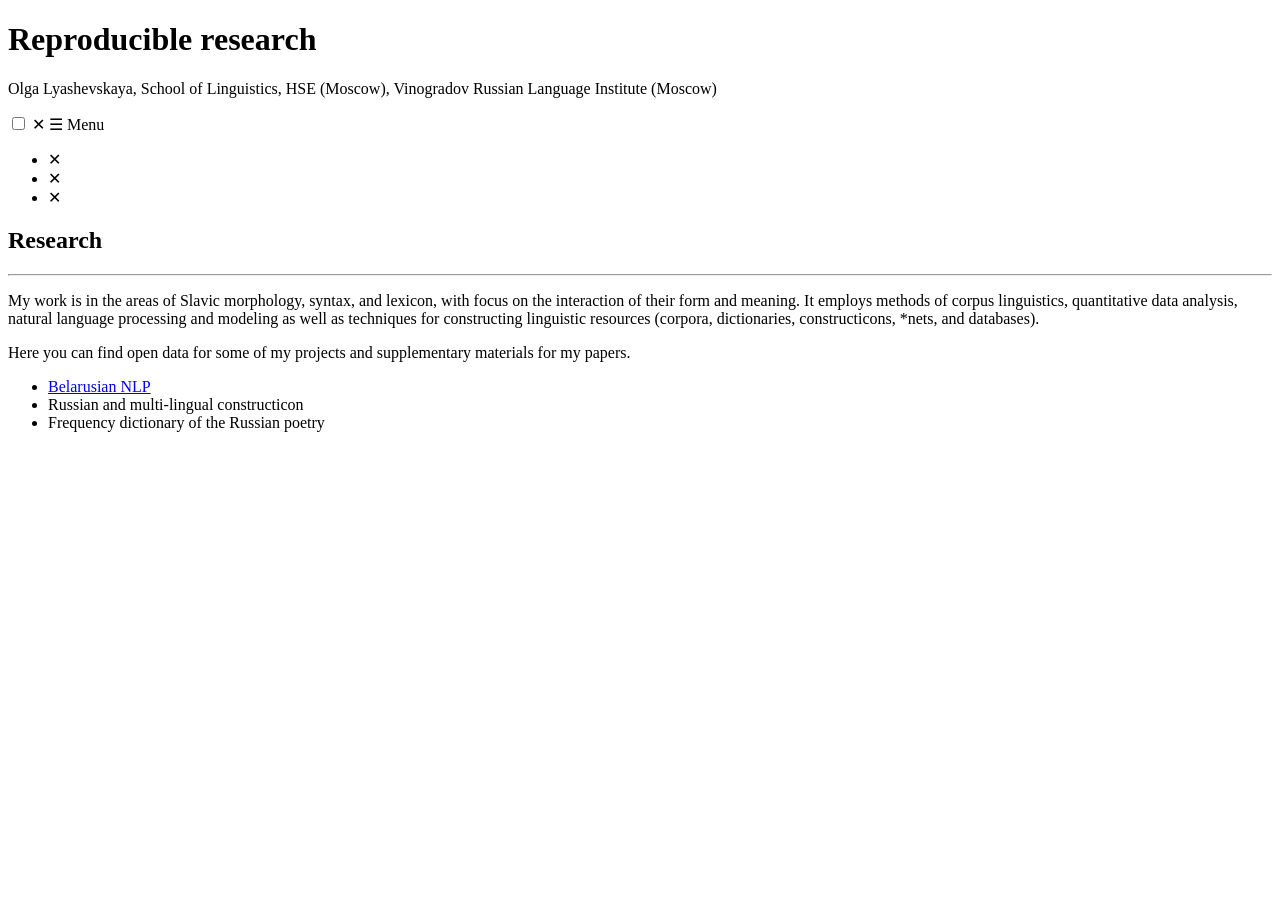
==== index.html @ 4cc9a8ef "Create index.html" ====
<!DOCTYPE html>
<html>
  <head>
    <meta charset="utf-8">
    <title>Home</title>
    <meta name="viewport" content="width=device-width, initial-scale=1.0">
    <link rel="stylesheet" href="https://olesar.github.io/theme.css">
  </head>

  <body class="node homepage">

    <header class="masthead">
      <h1>Reproducible research</h1>
      
      <p class="tagline">Olga Lyashevskaya, School of Linguistics, HSE (Moscow), Vinogradov Russian Language Institute (Moscow)</p>
      
      
      <nav class="menu">
        <input id="menu-check" type="checkbox"/>
        <label id="menu-label" for="menu-check" class="unselectable">
          <span class="icon close-icon">✕</span>
          <span class="icon open-icon">☰</span>
          <span class="text">Menu</span>
        </label>
        <ul>
          <li>✕</li>
          <li>✕</li>
          <li>✕</li>
        </ul>
      </nav>
    </header>

    <article class="main">
      <header class="title">
        <h1>Research</h1>
        
        <hr>
      </header>
      <p>My work is in the areas of Slavic morphology, syntax, and lexicon, with focus on the interaction of their form and meaning. 
      It employs methods of corpus linguistics, quantitative data analysis, natural language processing and modeling as well as techniques for constructing linguistic resources (corpora, dictionaries, constructicons, *nets, and databases).</p>

      <p>Here you can find open data for some of my projects and supplementary materials for my papers.</p>
<ul>
<li><a href="https://raw.githubusercontent.com/olesar/Reproducible-Research/gh-pages/BelarusianNLP/demo/sample.tree.html">Belarusian NLP</a></li>
<li>Russian and multi-lingual constructicon</li>
<li>Frequency dictionary of the Russian poetry</li>
</ul>
    </article>

  </body>
</html>
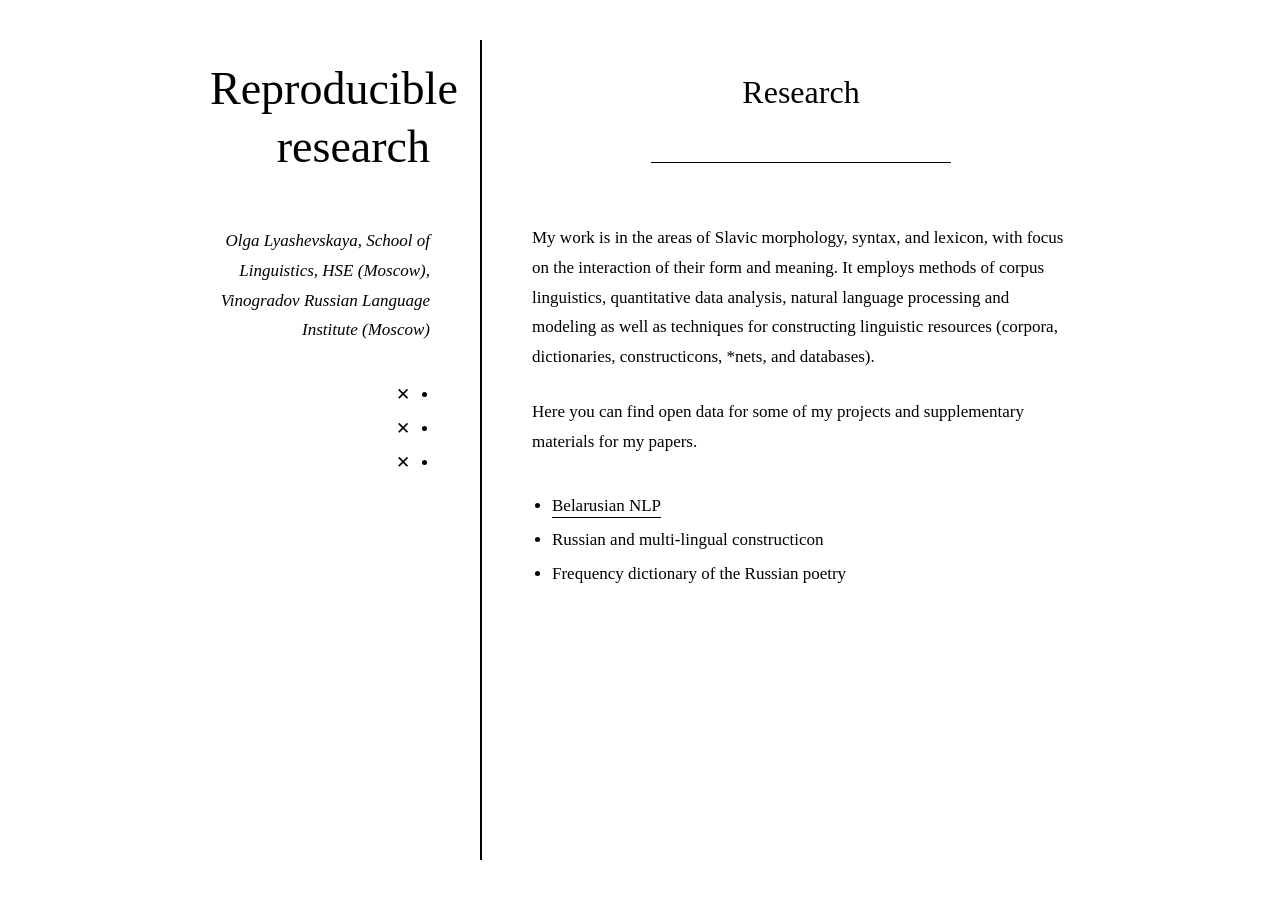
==== commit abbe9a50: "Update index.html" ====
--- a/index.html
+++ b/index.html
@@ -4,7 +4,7 @@
     <meta charset="utf-8">
     <title>Home</title>
     <meta name="viewport" content="width=device-width, initial-scale=1.0">
-    <link rel="stylesheet" href="https://olesar.github.io/theme.css">
+    <link rel="stylesheet" href="https://olesar.github.io/Reproducible-Research/theme.css">
   </head>
 
   <body class="node homepage">
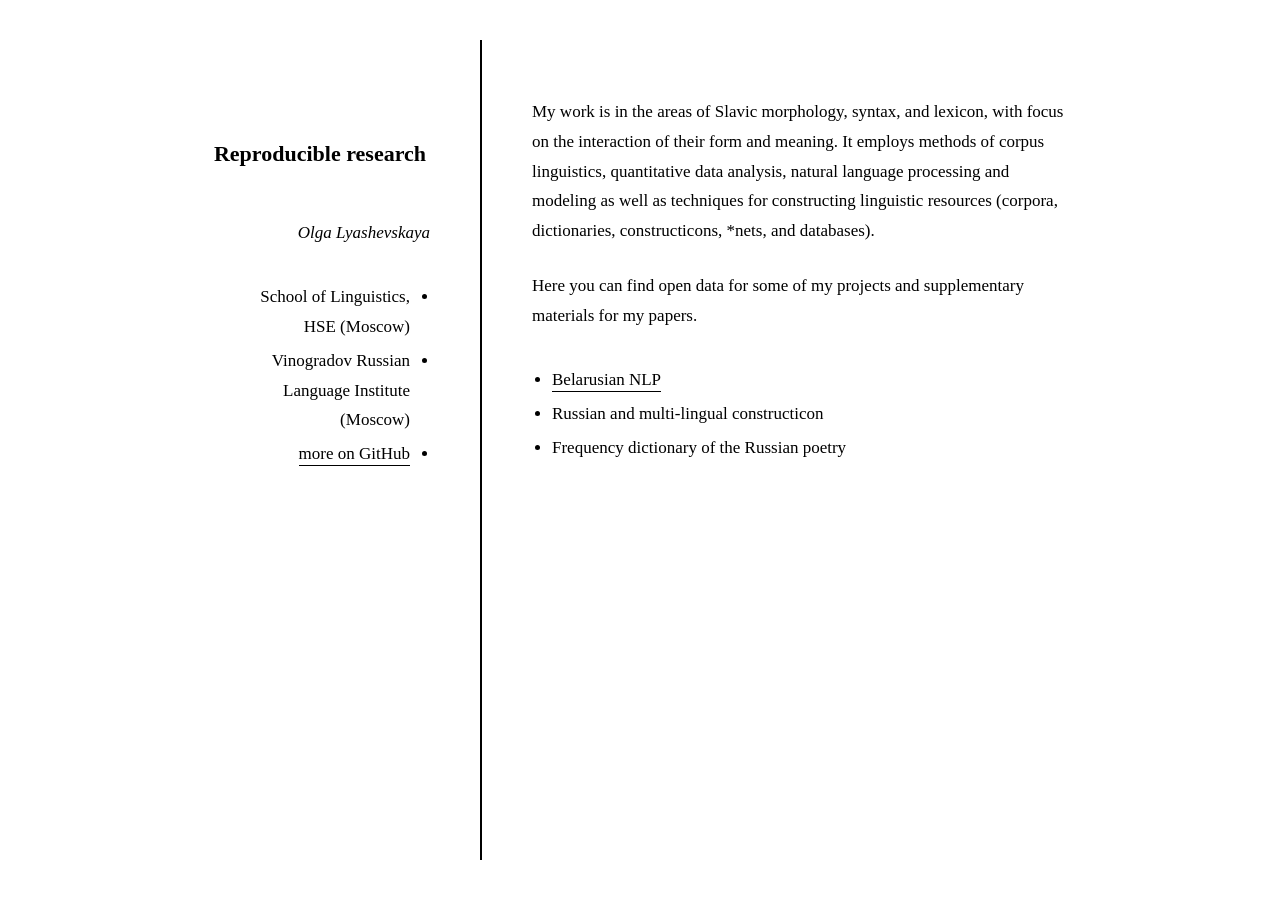
==== commit d3583884: "Update index.html" ====
--- a/index.html
+++ b/index.html
@@ -10,9 +10,9 @@
   <body class="node homepage">
 
     <header class="masthead">
-      <h1>Reproducible research</h1>
+      <h2>Reproducible research</h2>
       
-      <p class="tagline">Olga Lyashevskaya, School of Linguistics, HSE (Moscow), Vinogradov Russian Language Institute (Moscow)</p>
+      <p class="tagline">Olga Lyashevskaya</p>
       
       
       <nav class="menu">
@@ -23,25 +23,25 @@
           <span class="text">Menu</span>
         </label>
         <ul>
-          <li>✕</li>
-          <li>✕</li>
-          <li>✕</li>
+          <li>School of Linguistics, HSE (Moscow)</li>
+          <li>Vinogradov Russian Language Institute (Moscow)</li>
+          <li><a href="https://github.com/olesar/Reproducible-Research">more on GitHub</a></li>
         </ul>
       </nav>
     </header>
 
     <article class="main">
       <header class="title">
-        <h1>Research</h1>
+<!---        <h1>Reproducible research</h1>
         
-        <hr>
+        <hr> --->
       </header>
       <p>My work is in the areas of Slavic morphology, syntax, and lexicon, with focus on the interaction of their form and meaning. 
       It employs methods of corpus linguistics, quantitative data analysis, natural language processing and modeling as well as techniques for constructing linguistic resources (corpora, dictionaries, constructicons, *nets, and databases).</p>
 
       <p>Here you can find open data for some of my projects and supplementary materials for my papers.</p>
 <ul>
-<li><a href="https://raw.githubusercontent.com/olesar/Reproducible-Research/gh-pages/BelarusianNLP/demo/sample.tree.html">Belarusian NLP</a></li>
+<li><a href="https://olesar.github.io/Reproducible-Research/BelarusianNLP/demo/sample.tree.html">Belarusian NLP</a></li>
 <li>Russian and multi-lingual constructicon</li>
 <li>Frequency dictionary of the Russian poetry</li>
 </ul>
